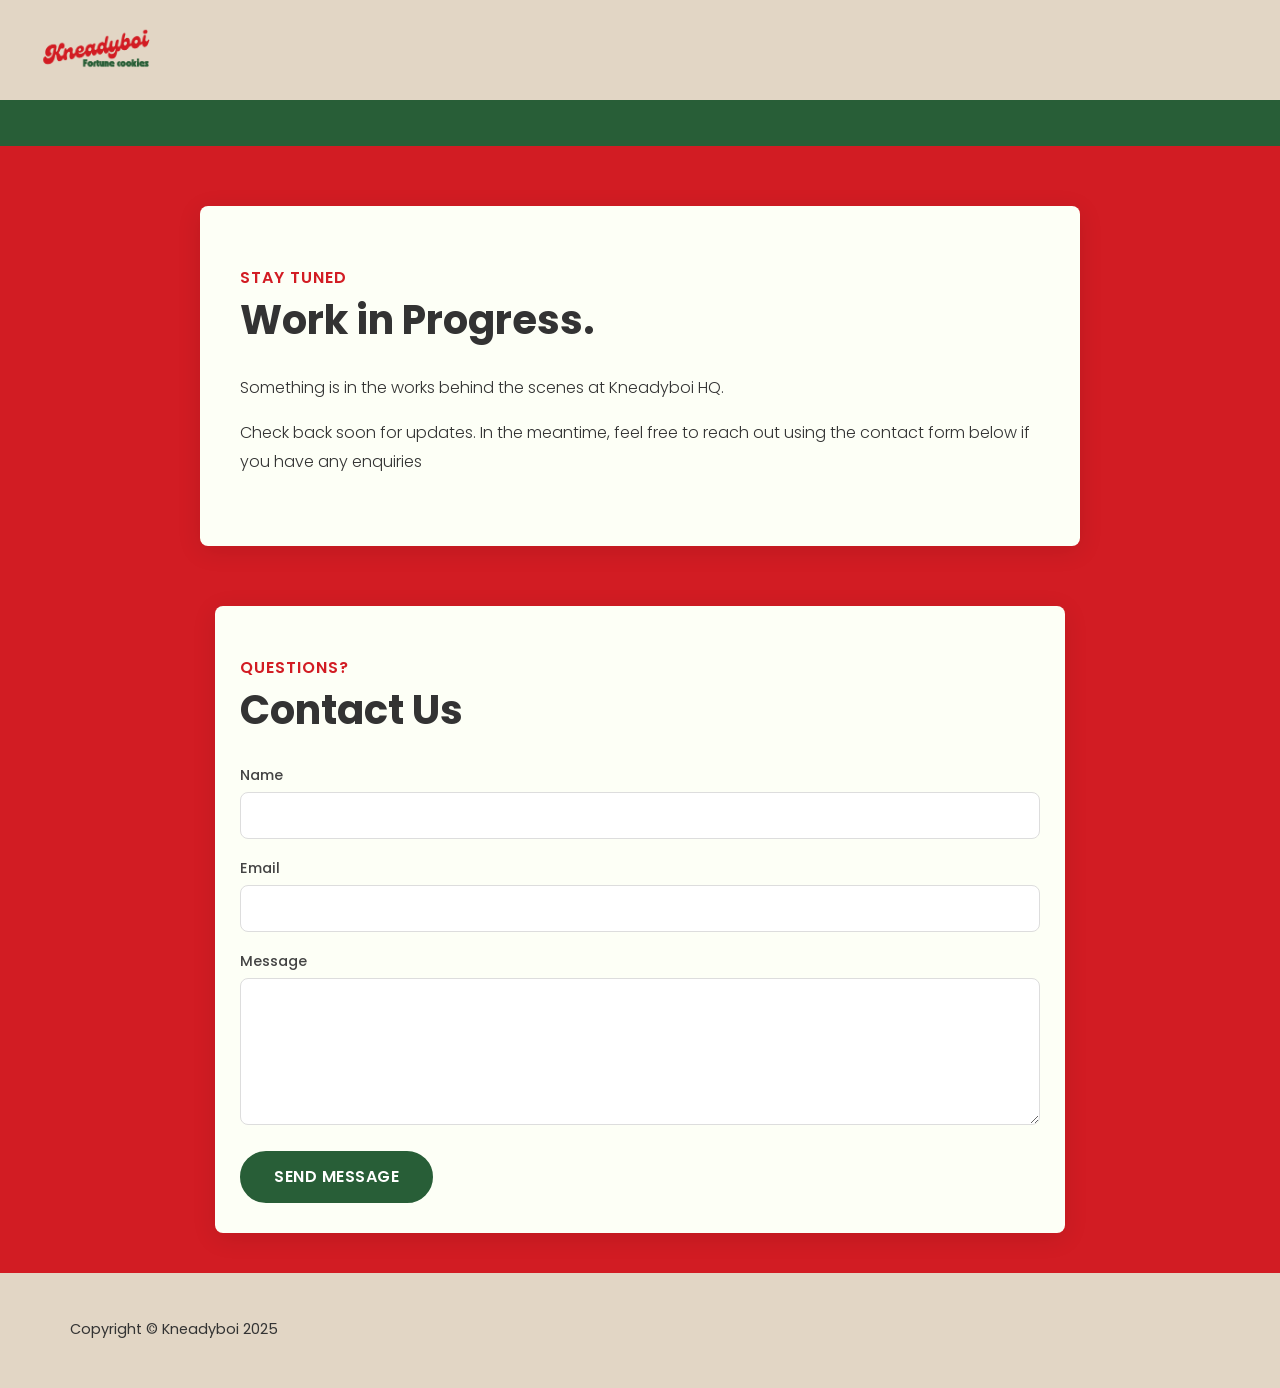
==== index.html @ de381525 "Update index.html" ====
<!DOCTYPE html>
<html lang="en">
<head>
    <meta charset="utf-8" />
    <meta name="viewport" content="width=device-width, initial-scale=1, shrink-to-fit=no" />
    <meta name="description" content="Something is in the works behind the scenes at Kneadyboi HQ. Check back soon for updates." />
    <meta name="author" content="Kneadyboi" />
    <title>Kneadyboi - Coming Soon</title>
    <!-- Favicon-->
    <link rel="icon" type="image/x-icon" href="assets/favicon.ico" />
    <!-- Font Awesome icons -->
    <link href="https://cdnjs.cloudflare.com/ajax/libs/font-awesome/5.15.4/css/all.min.css" rel="stylesheet" />
    <!-- Google fonts-->
    <link href="https://fonts.googleapis.com/css2?family=Poppins:wght@300;400;500;600;700&display=swap" rel="stylesheet">
    <!-- Core CSS -->
    <link href="css/styles.css" rel="stylesheet" />
    <!-- Google tag (gtag.js) -->
<script async src="https://www.googletagmanager.com/gtag/js?id=G-TLX99S41C6"></script>
<script>
  window.dataLayer = window.dataLayer || [];
  function gtag(){dataLayer.push(arguments);}
  gtag('js', new Date());

  gtag('config', 'G-LDYRVXRKBS');
</script>
</head>
<body>
    <header>
        <div class="container">
            <div class="logo-area">
                <img src="assets/img/your-logo.png" alt="Kneadyboi Logo">
            </div>
        </div>
    </header>
    
    <!-- Green banner with scrolling text -->
    <div class="marquee-banner">
        <div class="marquee-content">
            Cheeky fortune cookies without the cheeky Chinese • Cheeky fortune cookies without the cheeky Chinese • 
            Cheeky fortune cookies without the cheeky Chinese • Cheeky fortune cookies without the cheeky Chinese •
            Cheeky fortune cookies without the cheeky Chinese • Cheeky fortune cookies without the cheeky Chinese •
        </div>
    </div>
    
    <!-- STAGE 1: Default/Coming Soon -->
    <section class="page-section hero-section">
        <div class="container">
            <div class="hero-content">
                <div class="message-box">
                    <h2 class="section-heading mb-4">
                        <span class="section-heading-upper">Stay Tuned</span>
                        <span class="section-heading-lower">Work in Progress.</span>
                    </h2>
                    <p class="mb-3">Something is in the works behind the scenes at Kneadyboi HQ.</p>
                    <p class="mb-3">Check back soon for updates. In the meantime, feel free to reach out using the contact form below if you have any enquiries</p>

                </div>
            </div>
        </div>
    </section>

    <!-- Contact Form (Present in all stages) -->
    <section id="contact-form" class="page-section cta">
        <div class="container">
            <div class="contact-form">
                <h2 class="section-heading mb-4">
                    <span class="section-heading-upper">Questions?</span>
                    <span class="section-heading-lower">Contact Us</span>
                </h2>
                <!-- FormSubmit integration with anti-spam protection -->
                <form action="https://formsubmit.co/hello@kneadyboi.com.au" method="POST">
                    <!-- Anti-spam honeypot field -->
                    <input type="text" name="_honey" style="display:none">
                    <!-- Disable captcha -->
                    <input type="hidden" name="_captcha" value="false">
                    <!-- Custom subject line -->
                    <input type="hidden" name="_subject" value="New message from Kneadyboi website">
                    <!-- Custom thank you page redirect -->
                    <input type="hidden" name="_next" value="https://kneadyboi.com.au/thanks.html">
                    
                    <div class="form-group">
                        <label for="name">Name</label>
                        <input type="text" class="form-control" id="name" name="name" required>
                    </div>
                    <div class="form-group">
                        <label for="email">Email</label>
                        <input type="email" class="form-control" id="email" name="email" required>
                    </div>
                    <div class="form-group">
                        <label for="message">Message</label>
                        <textarea class="form-control" id="message" name="message" rows="5" required></textarea>
                    </div>
                    <button type="submit" class="btn btn-primary">Send Message</button>
                </form>
            </div>
        </div>
    </section>

    <footer class="footer text-faded text-center py-5">
        <div class="container">
            <p class="m-0 small">Copyright &copy; Kneadyboi 2025</p>
        </div>
    </footer>
    
    <!-- Cloudflare Web Analytics -->
    <script defer src='https://static.cloudflareinsights.com/beacon.min.js' data-cf-beacon='{"token": "YOUR_TOKEN_HERE"}'></script>
</body>
</html>
---- css/styles.css ----
/* Kneadyboi Brand Styles - Updated to match current website */
:root {
  --primary-red: #D21C23;
  --primary-green: #285E37;
  --beige: #E2D6C5;
  --gold: #FBA406;
  --off-white: #FDFFF6;
  --dark-gray: #333333;
}

body {
  font-family: 'Poppins', 'Lora', sans-serif;
  background-color: var(--primary-red);
  color: var(--dark-gray);
  margin: 0;
  padding: 0;
  line-height: 1.6;
}

h1, h2, h3, h4, h5, h6 {
  font-family: 'Poppins', sans-serif;
  font-weight: 600;
}

p {
  line-height: 1.8;
  font-weight: 300;
}

.container {
  max-width: 1140px;
  margin: 0 auto;
  padding: 0 15px;
}

/* Header / Logo area */
header {
  background-color: var(--beige);
  width: 100%;
  padding: 0;
  margin: 0;
  box-shadow: 0 2px 10px rgba(0, 0, 0, 0.1);
}

header .container {
  width: 100%;
  max-width: 100%;
  padding: 0;
  margin: 0;
}

.logo-area {
  padding: 15px 20px;
  text-align: left;
  background-color: var(--beige);
  display: flex;
  align-items: center;
}

.logo-area img {
  max-height: 70px;
  margin-left: 15px;
}

/* Green banner with scrolling text */
.marquee-banner {
  background-color: var(--primary-green);
  color: white;
  overflow: hidden;
  white-space: nowrap;
  padding: 10px 0;
  width: 100%;
}

.marquee-content {
  display: inline-block;
  padding-left: 100%;
  animation: marquee 30s linear infinite;
  font-size: 14px;
  font-weight: 500;
  letter-spacing: 0.5px;
}

@keyframes marquee {
  0% { transform: translate(0, 0); }
  100% { transform: translate(-100%, 0); }
}

/* Section Headings - Kneadyboi style */
.section-heading {
  margin-bottom: 30px;
}

.section-heading-upper {
  display: block;
  font-size: 1rem;
  font-weight: 600;
  margin-bottom: 5px;
  font-family: 'Poppins', sans-serif;
  letter-spacing: 1px;
  text-transform: uppercase;
  color: var(--primary-red);
}

.section-heading-lower {
  display: block;
  font-size: 2.5rem;
  font-weight: 700;
  line-height: 1.2;
  font-family: 'Poppins', sans-serif;
  color: var(--dark-gray);
}

/* Hero Section */
.hero-section {
  margin: 30px 0;
  padding: 0;
  border-radius: 8px;
  overflow: hidden;
}

.hero-content {
  display: flex;
  min-height: 400px;
  justify-content: center;
}

.message-box {
  background-color: var(--off-white);
  padding: 40px;
  max-width: 800px;
  margin: 30px auto;
  position: relative;
  box-shadow: 0 5px 25px rgba(0, 0, 0, 0.1);
  border-radius: 8px;
}

.teaser-image, .closing-image {
  margin-top: 30px;
  text-align: center;
}

.teaser-image img, .closing-image img {
  max-width: 100%;
  height: auto;
  border-radius: 8px;
  box-shadow: 0 3px 15px rgba(0, 0, 0, 0.1);
}

/* Stage 2: Closing Down Sale Specific Styles */
.sale-badge {
  position: absolute;
  top: -15px;
  right: -15px;
  background-color: var(--primary-red);
  color: white;
  padding: 12px 24px;
  font-weight: bold;
  border-radius: 30px;
  font-family: 'Poppins', sans-serif;
  transform: rotate(5deg);
  box-shadow: 0 3px 10px rgba(0, 0, 0, 0.2);
  font-size: 1rem;
  text-transform: uppercase;
  letter-spacing: 1px;
}

.product-details {
  margin-top: 30px;
  padding: 25px 0;
  border-top: 2px solid rgba(0, 0, 0, 0.05);
  border-bottom: 2px solid rgba(0, 0, 0, 0.05);
  display: flex;
  flex-wrap: wrap;
  gap: 30px;
  align-items: center;
}

.product-image {
  flex: 1;
  min-width: 250px;
  text-align: center;
}

.product-image img {
  max-width: 100%;
  height: auto;
  border-radius: 8px;
  box-shadow: 0 3px 15px rgba(0, 0, 0, 0.1);
}

.price-box {
  flex: 1;
  min-width: 250px;
}

.price-original {
  font-size: 1.5rem;
  text-decoration: line-through;
  color: #888;
  display: block;
  font-weight: 300;
}

.price {
  font-size: 3rem;
  font-weight: 700;
  color: var(--primary-red);
  margin-right: 10px;
  font-family: 'Poppins', sans-serif;
}

.unit {
  font-size: 1.1rem;
  color: #555;
  font-weight: 400;
}

.shipping-info {
  font-size: 0.9rem;
  margin-top: 8px;
  color: #666;
  font-style: italic;
}

.product-features {
  margin-top: 25px;
  flex: 1 1 100%;
}

.product-features ul {
  list-style: none;
  padding-left: 0;
  margin-bottom: 25px;
  display: flex;
  flex-wrap: wrap;
}

.product-features li {
  margin-bottom: 12px;
  font-size: 1.1rem;
  flex: 1 1 250px;
  padding-left: 30px;
  position: relative;
  font-weight: 300;
}

.product-features i {
  color: var(--primary-green);
  margin-right: 10px;
  position: absolute;
  left: 0;
  top: 5px;
}

.buy-button {
  margin-top: 35px;
  text-align: center;
}

.btn {
  display: inline-block;
  font-weight: 500;
  text-align: center;
  vertical-align: middle;
  cursor: pointer;
  background-color: transparent;
  border: 2px solid transparent;
  padding: 0.5rem 1.5rem;
  font-size: 1rem;
  line-height: 1.5;
  border-radius: 30px;
  transition: all 0.2s ease-in-out;
  text-decoration: none;
  font-family: 'Poppins', sans-serif;
  letter-spacing: 0.5px;
}

.btn-primary {
  background-color: var(--primary-green);
  border-color: var(--primary-green);
  color: white;
  padding: 0.75rem 2rem;
  font-weight: 600;
  text-transform: uppercase;
}

.btn-primary:hover {
  background-color: #1c4628;
  border-color: #1c4628;
  transform: translateY(-2px);
  box-shadow: 0 4px 10px rgba(40, 94, 55, 0.3);
}

.btn-lg {
  padding: 0.85rem 3rem;
  font-size: 1.1rem;
}

/* Contact Form - Mobile Optimized */
.contact-form {
  background-color: var(--off-white);
  padding: 30px 25px;
  margin: 30px auto;
  max-width: 800px;
  border-radius: 8px;
  box-shadow: 0 5px 25px rgba(0, 0, 0, 0.1);
}

/* Smaller spacing for mobile */
.form-group {
  margin-bottom: 18px;
}

/* Optimize form fields size */
.form-control {
  width: 100%;
  padding: 10px 12px;
  border-radius: 8px;
  border: 1px solid #ddd;
  font-family: 'Poppins', sans-serif;
  background-color: white;
  font-size: 16px; /* Prevents zoom on mobile */
  transition: border-color 0.2s, box-shadow 0.2s;
  box-sizing: border-box; /* Ensures padding doesn't add to width */
  max-width: 100%; /* Prevents overflow */
}

.form-control:focus {
  border-color: var(--primary-green);
  outline: none;
  box-shadow: 0 0 0 3px rgba(40, 94, 55, 0.1);
}

/* Smaller labels */
label {
  display: block;
  margin-bottom: 5px;
  font-weight: 500;
  color: #444;
  font-family: 'Poppins', sans-serif;
  font-size: 0.9rem;
}

/* Smaller text area */
textarea.form-control {
  min-height: 90px;
  resize: vertical;
  max-height: 150px;
}

/* Footer */
.footer {
  background-color: var(--beige);
  color: var(--dark-gray);
  padding: 30px 0;
  margin-top: 40px;
}

.footer p {
  font-family: 'Poppins', sans-serif;
  font-weight: 400;
  font-size: 0.9rem;
}

/* Mobile optimization */
@media (max-width: 768px) {
  .marquee-content {
    animation-duration: 15s; /* Faster on mobile */
    font-size: 12px;
  }
  
  .hero-content {
    min-height: auto;
  }
  
  .message-box {
    padding: 25px;
    margin: 15px;
  }
  
  .contact-form {
    padding: 25px;
  }
  
  .sale-badge {
    padding: 8px 16px;
    font-size: 0.9rem;
  }
  
  /* Compact button for mobile */
  .btn {
    padding: 8px 20px;
    font-size: 0.9rem;
  }
}

/* Additional mobile optimizations */
@media (max-width: 576px) {
  .message-box {
    padding: 25px 20px;
    margin: 15px 10px;
    border-radius: 12px;
  }
  
  .section-heading-lower {
    font-size: 2rem;
    line-height: 1.3;
  }
  
  .contact-form {
    padding: 20px 15px;
    margin: 15px 5px;
  }
  
  /* Better touch targets for mobile */
  .btn {
    padding: 12px 24px;
    min-height: 44px; /* Better for touch */
  }
  
  /* Optimize form fields for mobile */
  .form-control {
    padding: 8px 10px;
  }
  
  textarea.form-control {
    min-height: 80px;
  }
  
  .logo-area img {
    max-height: 50px;
  }
  
  .price {
    font-size: 2.2rem;
  }
}
/* Add this to your styles.css file */
.shipping-notice {
  background-color: var(--primary-red);
  color: white;
  padding: 12px 20px;
  border-radius: 8px;
  margin-bottom: 20px;
  font-weight: 500;
  font-size: 1rem;
  text-align: center;
  box-shadow: 0 3px 10px rgba(0, 0, 0, 0.1);
}

/* Mobile responsiveness for the shipping notice */
@media (max-width: 576px) {
  .shipping-notice {
    font-size: 0.9rem;
    padding: 10px 15px;
  }
}
/* Add these styles to your styles.css file */
#stage-3 h3 {
  font-family: 'Poppins', sans-serif;
  font-weight: 600;
  font-size: 1.5rem;
  color: var(--primary-green);
  margin-top: 30px;
}

#stage-3 .closing-image {
  margin-top: 40px;
}

#stage-3 .message-box {
  padding: 50px;
}

/* Mobile responsiveness for Stage 3 */
@media (max-width: 768px) {
  #stage-3 .message-box {
    padding: 30px;
  }
  
  #stage-3 h3 {
    font-size: 1.3rem;
    margin-top: 25px;
  }
}

@media (max-width: 576px) {
  #stage-3 .message-box {
    padding: 25px;
  }
  
  #stage-3 h3 {
    font-size: 1.2rem;
    margin-top: 20px;
  }
}
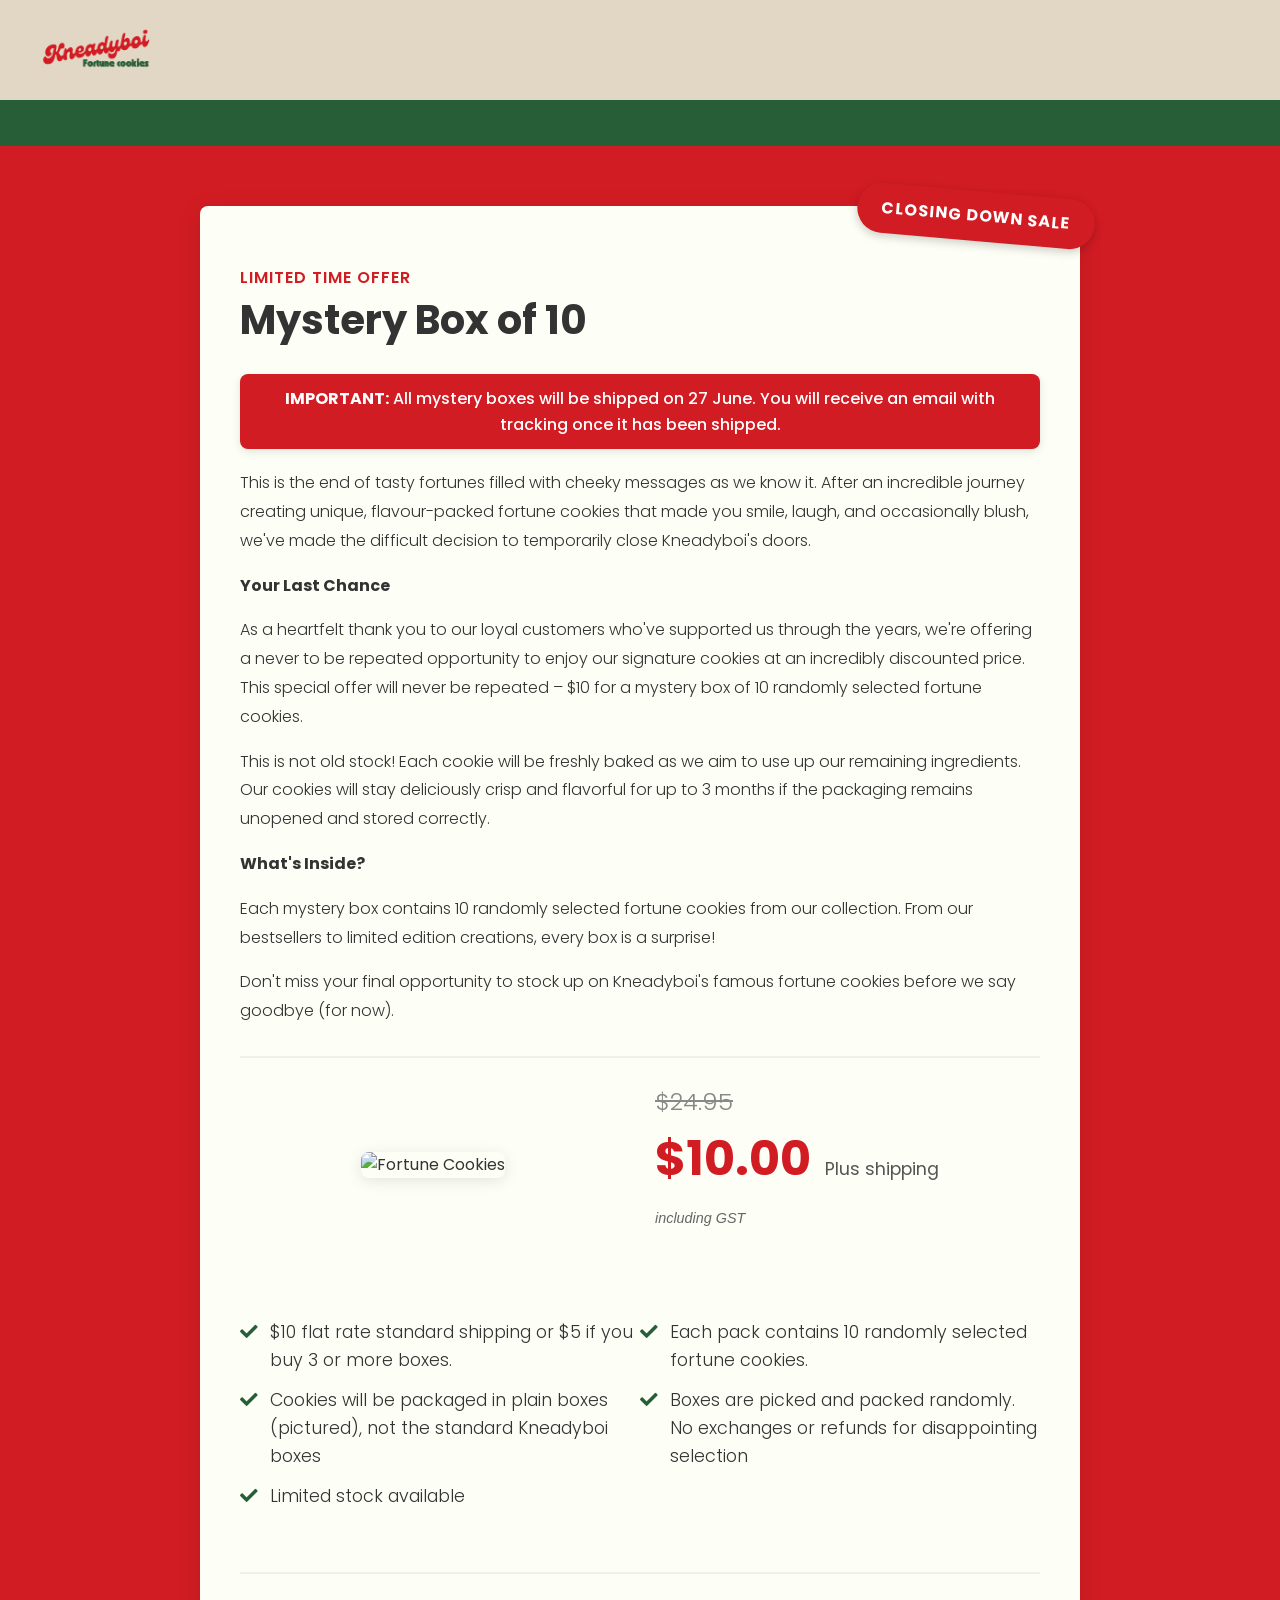
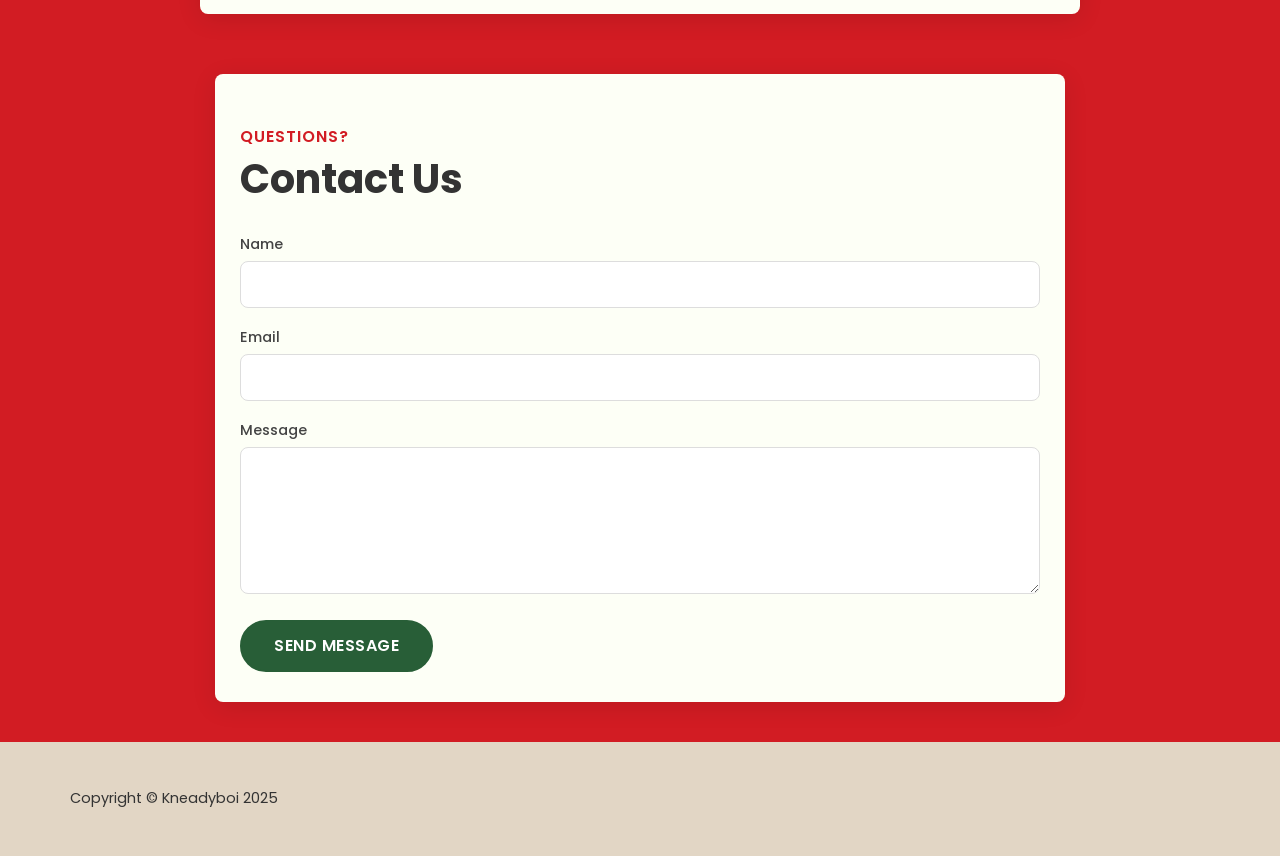
==== commit a1dfc313: "Update index.html" ====
--- a/index.html
+++ b/index.html
@@ -3,9 +3,9 @@
 <head>
     <meta charset="utf-8" />
     <meta name="viewport" content="width=device-width, initial-scale=1, shrink-to-fit=no" />
-    <meta name="description" content="Something is in the works behind the scenes at Kneadyboi HQ. Check back soon for updates." />
+    <meta name="description" content="Kneadyboi Fortune Cookies - Limited Time Offer: Mystery Box of 10 fortune cookies for $10. Our closing down sale is now on!" />
     <meta name="author" content="Kneadyboi" />
-    <title>Kneadyboi - Coming Soon</title>
+    <title>Kneadyboi - Closing Down Sale</title>
     <!-- Favicon-->
     <link rel="icon" type="image/x-icon" href="assets/favicon.ico" />
     <!-- Font Awesome icons -->
@@ -14,15 +14,6 @@
     <link href="https://fonts.googleapis.com/css2?family=Poppins:wght@300;400;500;600;700&display=swap" rel="stylesheet">
     <!-- Core CSS -->
     <link href="css/styles.css" rel="stylesheet" />
-    <!-- Google tag (gtag.js) -->
-<script async src="https://www.googletagmanager.com/gtag/js?id=G-TLX99S41C6"></script>
-<script>
-  window.dataLayer = window.dataLayer || [];
-  function gtag(){dataLayer.push(arguments);}
-  gtag('js', new Date());
-
-  gtag('config', 'G-LDYRVXRKBS');
-</script>
 </head>
 <body>
     <header>
@@ -42,18 +33,61 @@
         </div>
     </div>
     
-    <!-- STAGE 1: Default/Coming Soon -->
+    <!-- STAGE 2: Closing Down Sale -->
     <section class="page-section hero-section">
         <div class="container">
             <div class="hero-content">
                 <div class="message-box">
+                    <div class="sale-badge">CLOSING DOWN SALE</div>
                     <h2 class="section-heading mb-4">
-                        <span class="section-heading-upper">Stay Tuned</span>
-                        <span class="section-heading-lower">Work in Progress.</span>
+                        <span class="section-heading-upper">Limited Time Offer</span>
+                        <span class="section-heading-lower">Mystery Box of 10</span>
                     </h2>
-                    <p class="mb-3">Something is in the works behind the scenes at Kneadyboi HQ.</p>
-                    <p class="mb-3">Check back soon for updates. In the meantime, feel free to reach out using the contact form below if you have any enquiries</p>
+                    <div class="shipping-notice">
+                        <strong>IMPORTANT:</strong> All mystery boxes will be shipped on 27 June. You will receive an email with tracking once it has been shipped.
+                    </div>
+                    <div class="product-description">
+                        <p class="mb-3">This is the end of tasty fortunes filled with cheeky messages as we know it. After an incredible journey creating unique, flavour-packed fortune cookies that made you smile, laugh, and occasionally blush, we've made the difficult decision to temporarily close Kneadyboi's doors.</p>
+                        
+                        <p class="mb-3"><strong>Your Last Chance</strong></p>
+                        <p class="mb-3">As a heartfelt thank you to our loyal customers who've supported us through the years, we're offering a never to be repeated opportunity to enjoy our signature cookies at an incredibly discounted price. This special offer will never be repeated – $10 for a mystery box of 10 randomly selected fortune cookies.</p>
+                        
+                        <p class="mb-3">This is not old stock! Each cookie will be freshly baked as we aim to use up our remaining ingredients. Our cookies will stay deliciously crisp and flavorful for up to 3 months if the packaging remains unopened and stored correctly.</p>
+                        
+                        <p class="mb-3"><strong>What's Inside?</strong></p>
+                        <p class="mb-3">Each mystery box contains 10 randomly selected fortune cookies from our collection. From our bestsellers to limited edition creations, every box is a surprise!</p>
+                        
+                        <p class="mb-3">Don't miss your final opportunity to stock up on Kneadyboi's famous fortune cookies before we say goodbye (for now).</p>
+                    </div>                    
+                    <div class="product-details">
+                        <div class="product-image">
+                            <img src="assets/img/product-image.jpg" alt="Fortune Cookies" class="img-fluid">
+                        </div>
+                        <div class="price-box">
+                            <span class="price-original">$24.95</span>
+                            <span class="price">$10.00</span>
+                            <span class="unit">Plus shipping</span>
+                            <p class="shipping-info">including GST</p>
+                        </div>
+                        <div class="product-features">
+                            <ul>
+                                <li><i class="fas fa-check"></i> $10 flat rate standard shipping or $5 if you buy 3 or more boxes.</li>
+                                <li><i class="fas fa-check"></i> Each pack contains 10 randomly selected fortune cookies.</li>
+                                <li><i class="fas fa-check"></i> Cookies will be packaged in plain boxes (pictured), not the standard Kneadyboi boxes</li>
+                                <li><i class="fas fa-check"></i> Boxes are picked and packed randomly. No exchanges or refunds for disappointing selection</li>
+                                <li><i class="fas fa-check"></i> Limited stock available</li>
+                            </ul>
+                        </div>
+                    </div>
+                    <script async
+                      src="https://js.stripe.com/v3/buy-button.js">
+                    </script>
 
+                    <stripe-buy-button
+                      buy-button-id="buy_btn_1RIosWJr3nELXXlDf4HzFcnX"
+                      publishable-key="pk_live_51MBGMDJr3nELXXlDmAksKPdMHqC2kHGAJ6638pUZD5Gt3wrxjviFu5gYhc9vdMSie0xhCXuFCj4SBJkWMA74EwCR00raIFVmlP"
+                    >
+                    </stripe-buy-button>
                 </div>
             </div>
         </div>
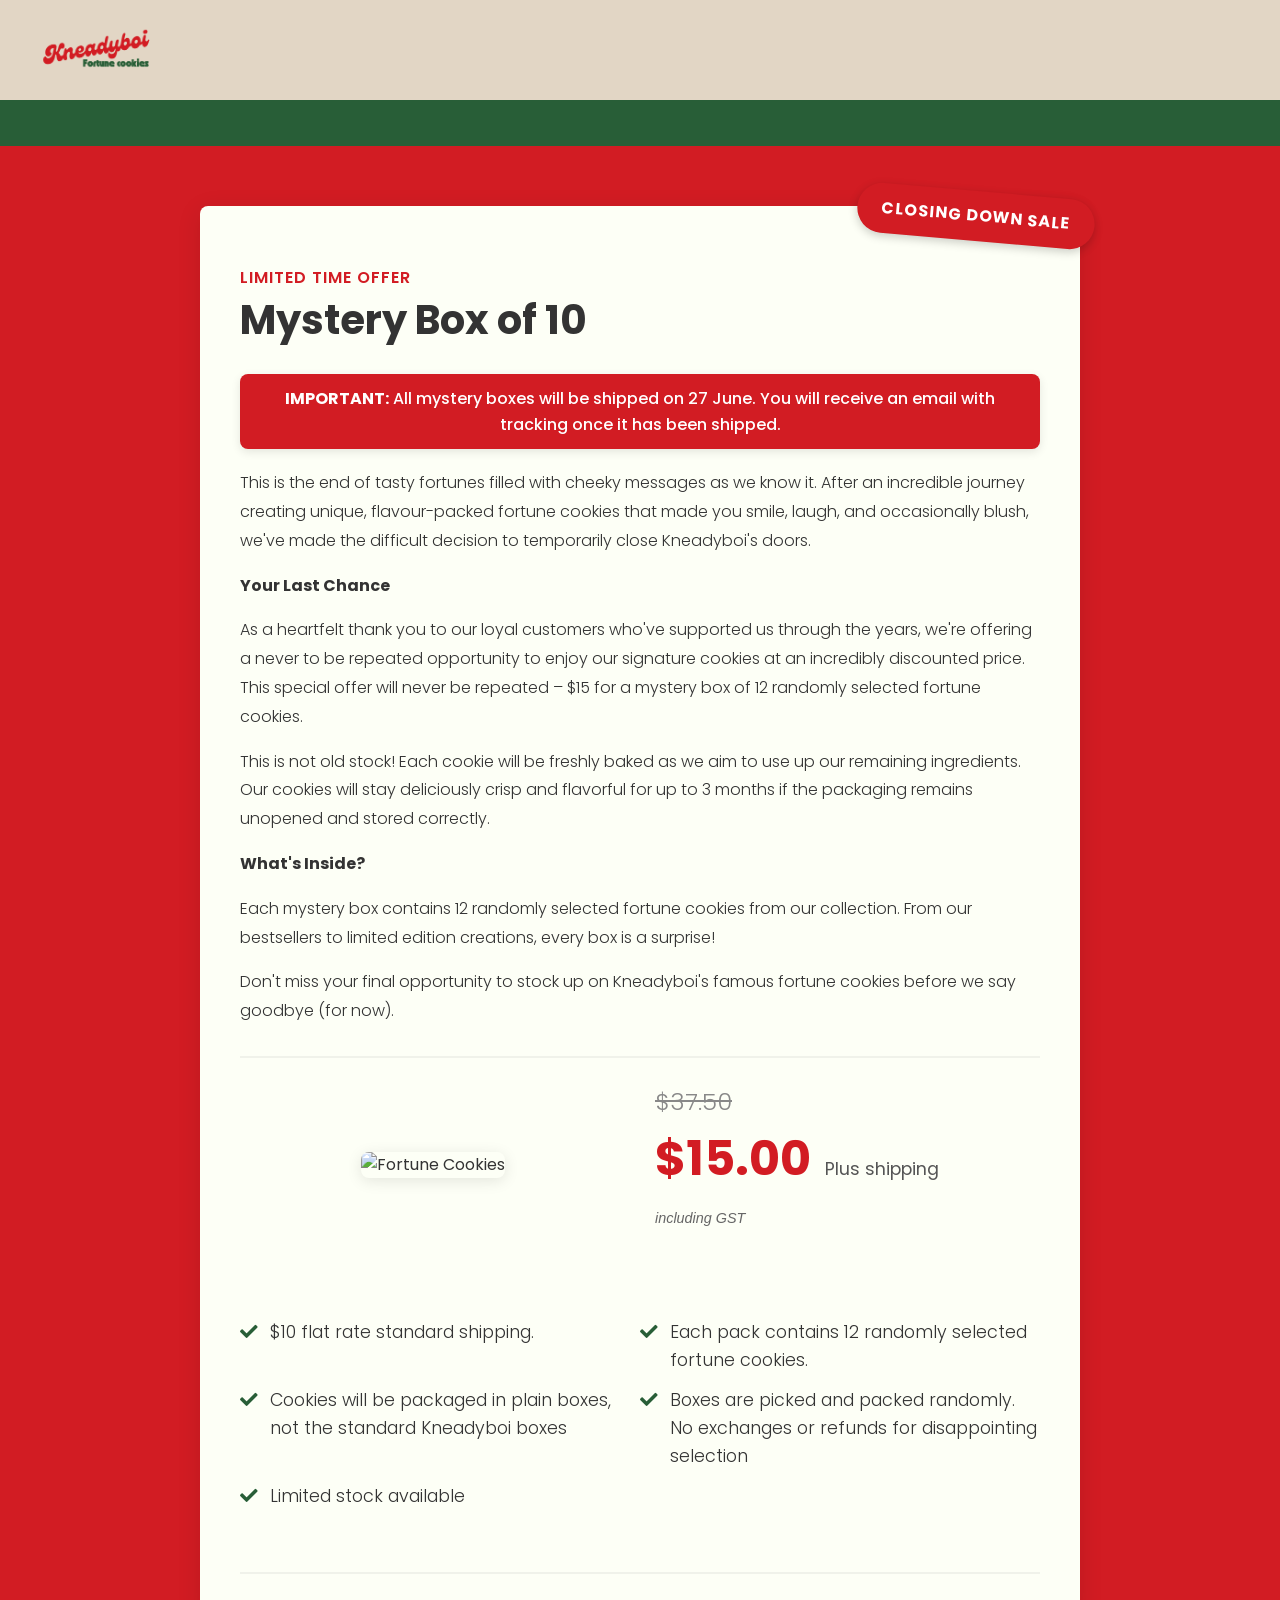
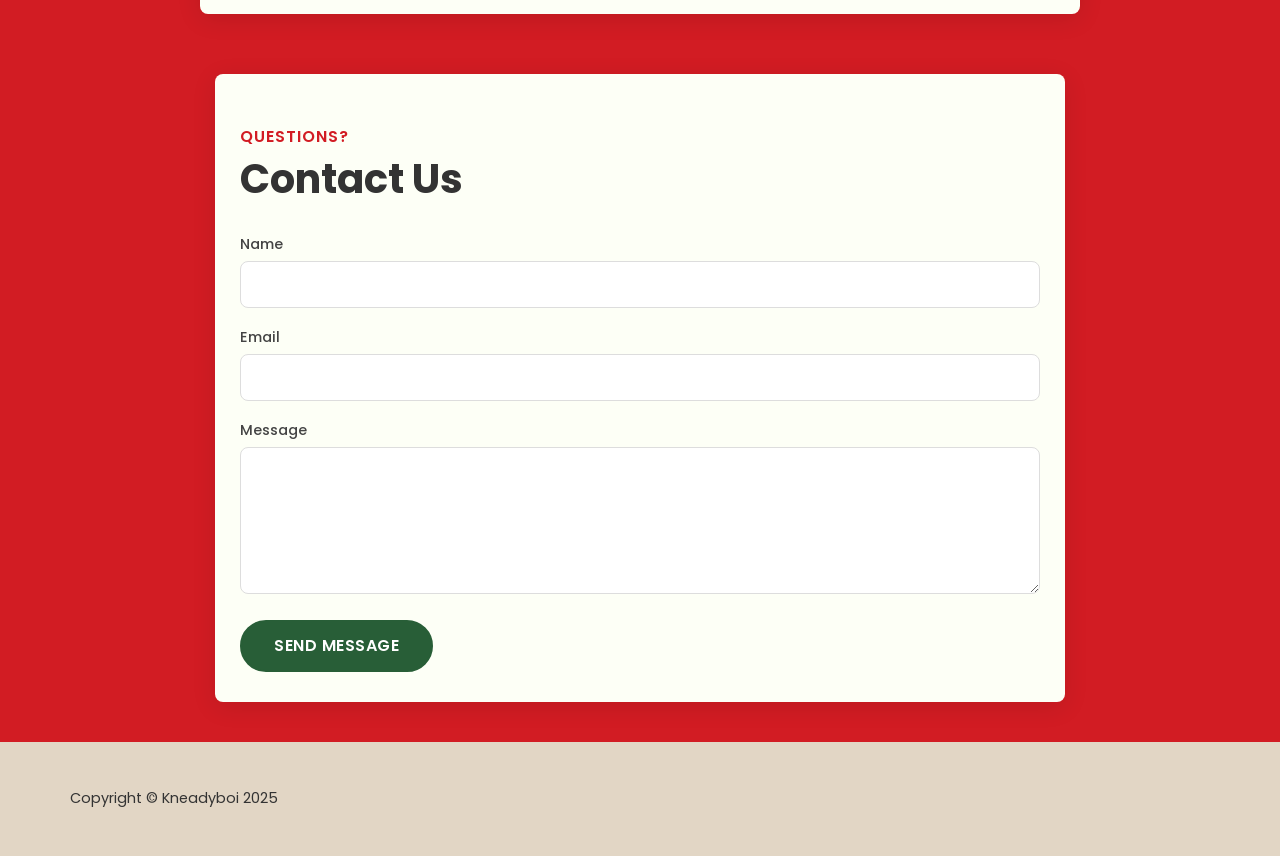
==== commit 060f2040: "Update index.html" ====
--- a/index.html
+++ b/index.html
@@ -50,12 +50,12 @@
                         <p class="mb-3">This is the end of tasty fortunes filled with cheeky messages as we know it. After an incredible journey creating unique, flavour-packed fortune cookies that made you smile, laugh, and occasionally blush, we've made the difficult decision to temporarily close Kneadyboi's doors.</p>
                         
                         <p class="mb-3"><strong>Your Last Chance</strong></p>
-                        <p class="mb-3">As a heartfelt thank you to our loyal customers who've supported us through the years, we're offering a never to be repeated opportunity to enjoy our signature cookies at an incredibly discounted price. This special offer will never be repeated – $10 for a mystery box of 10 randomly selected fortune cookies.</p>
+                        <p class="mb-3">As a heartfelt thank you to our loyal customers who've supported us through the years, we're offering a never to be repeated opportunity to enjoy our signature cookies at an incredibly discounted price. This special offer will never be repeated – $15 for a mystery box of 12 randomly selected fortune cookies.</p>
                         
                         <p class="mb-3">This is not old stock! Each cookie will be freshly baked as we aim to use up our remaining ingredients. Our cookies will stay deliciously crisp and flavorful for up to 3 months if the packaging remains unopened and stored correctly.</p>
                         
                         <p class="mb-3"><strong>What's Inside?</strong></p>
-                        <p class="mb-3">Each mystery box contains 10 randomly selected fortune cookies from our collection. From our bestsellers to limited edition creations, every box is a surprise!</p>
+                        <p class="mb-3">Each mystery box contains 12 randomly selected fortune cookies from our collection. From our bestsellers to limited edition creations, every box is a surprise!</p>
                         
                         <p class="mb-3">Don't miss your final opportunity to stock up on Kneadyboi's famous fortune cookies before we say goodbye (for now).</p>
                     </div>                    
@@ -64,16 +64,16 @@
                             <img src="assets/img/product-image.jpg" alt="Fortune Cookies" class="img-fluid">
                         </div>
                         <div class="price-box">
-                            <span class="price-original">$24.95</span>
-                            <span class="price">$10.00</span>
+                            <span class="price-original">$37.50</span>
+                            <span class="price">$15.00</span>
                             <span class="unit">Plus shipping</span>
                             <p class="shipping-info">including GST</p>
                         </div>
                         <div class="product-features">
                             <ul>
-                                <li><i class="fas fa-check"></i> $10 flat rate standard shipping or $5 if you buy 3 or more boxes.</li>
-                                <li><i class="fas fa-check"></i> Each pack contains 10 randomly selected fortune cookies.</li>
-                                <li><i class="fas fa-check"></i> Cookies will be packaged in plain boxes (pictured), not the standard Kneadyboi boxes</li>
+                                <li><i class="fas fa-check"></i> $10 flat rate standard shipping.</li>
+                                <li><i class="fas fa-check"></i> Each pack contains 12 randomly selected fortune cookies.</li>
+                                <li><i class="fas fa-check"></i> Cookies will be packaged in plain boxes, not the standard Kneadyboi boxes</li>
                                 <li><i class="fas fa-check"></i> Boxes are picked and packed randomly. No exchanges or refunds for disappointing selection</li>
                                 <li><i class="fas fa-check"></i> Limited stock available</li>
                             </ul>
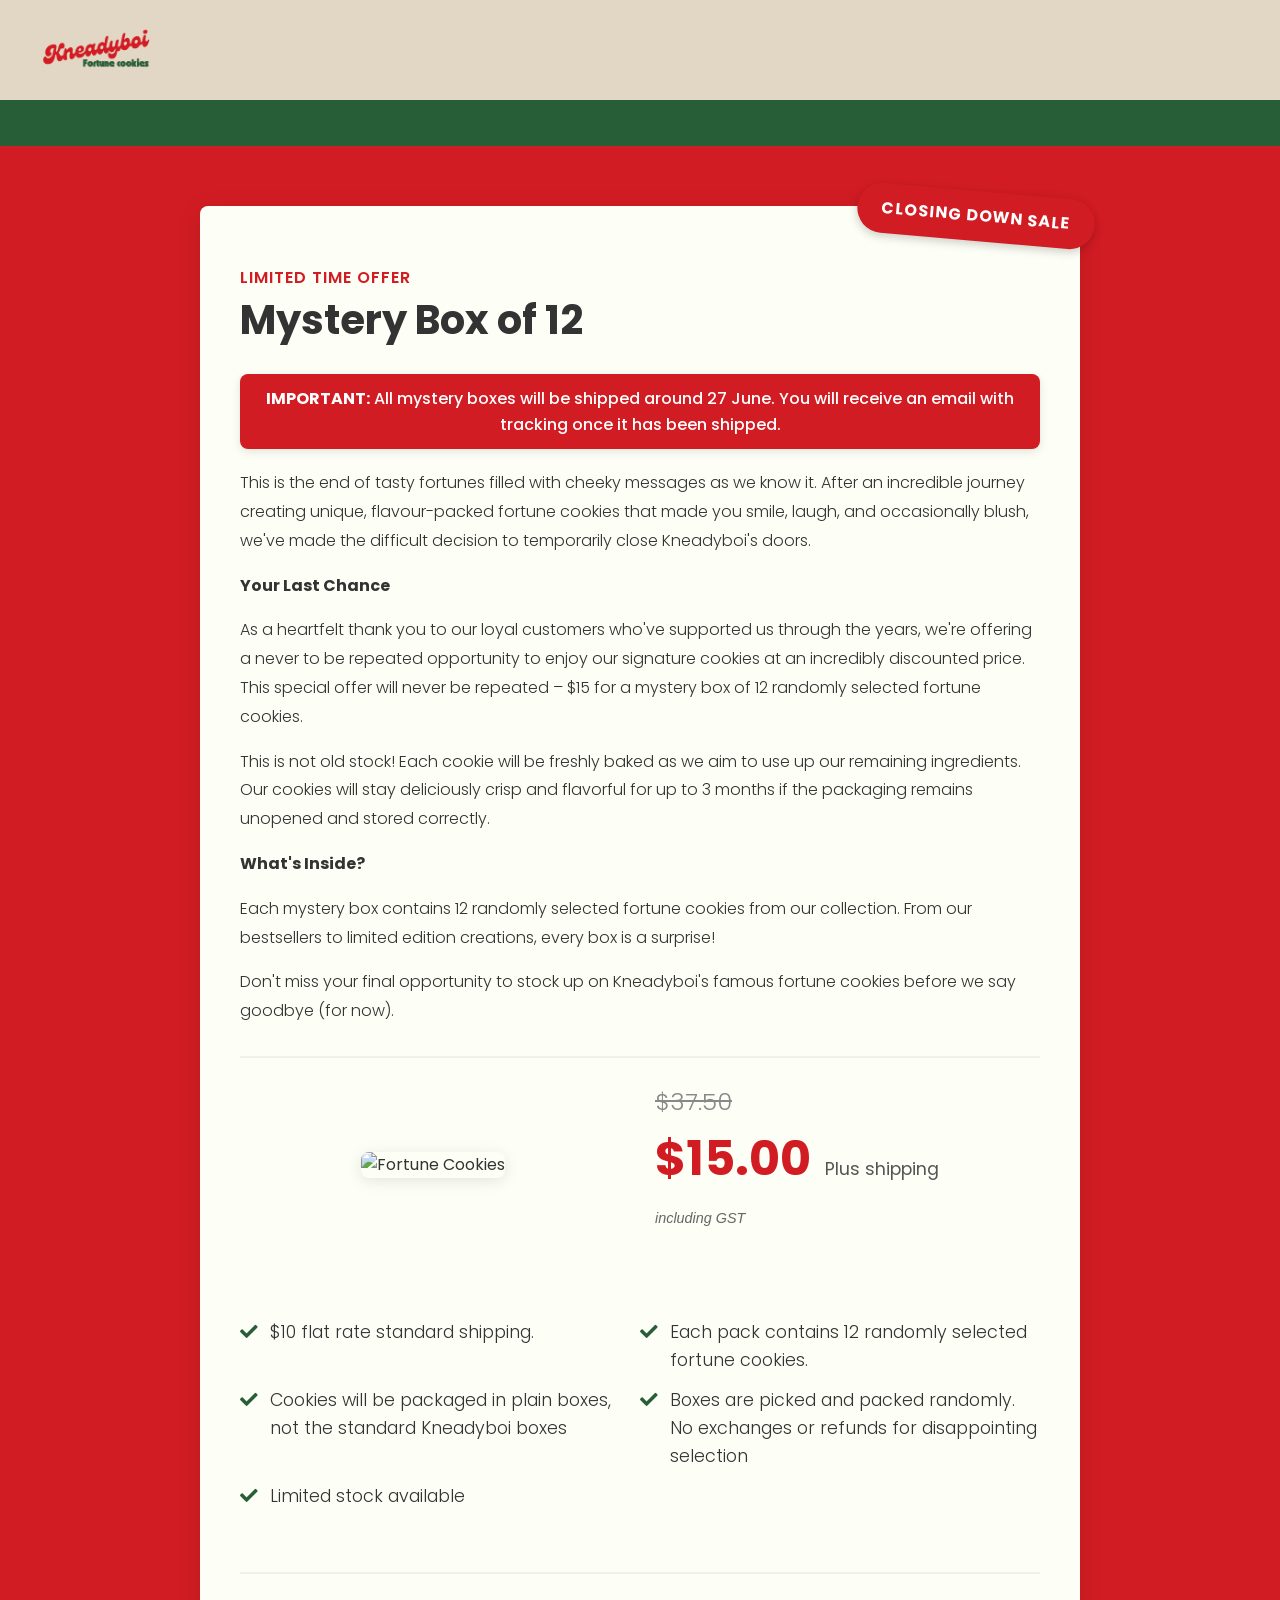
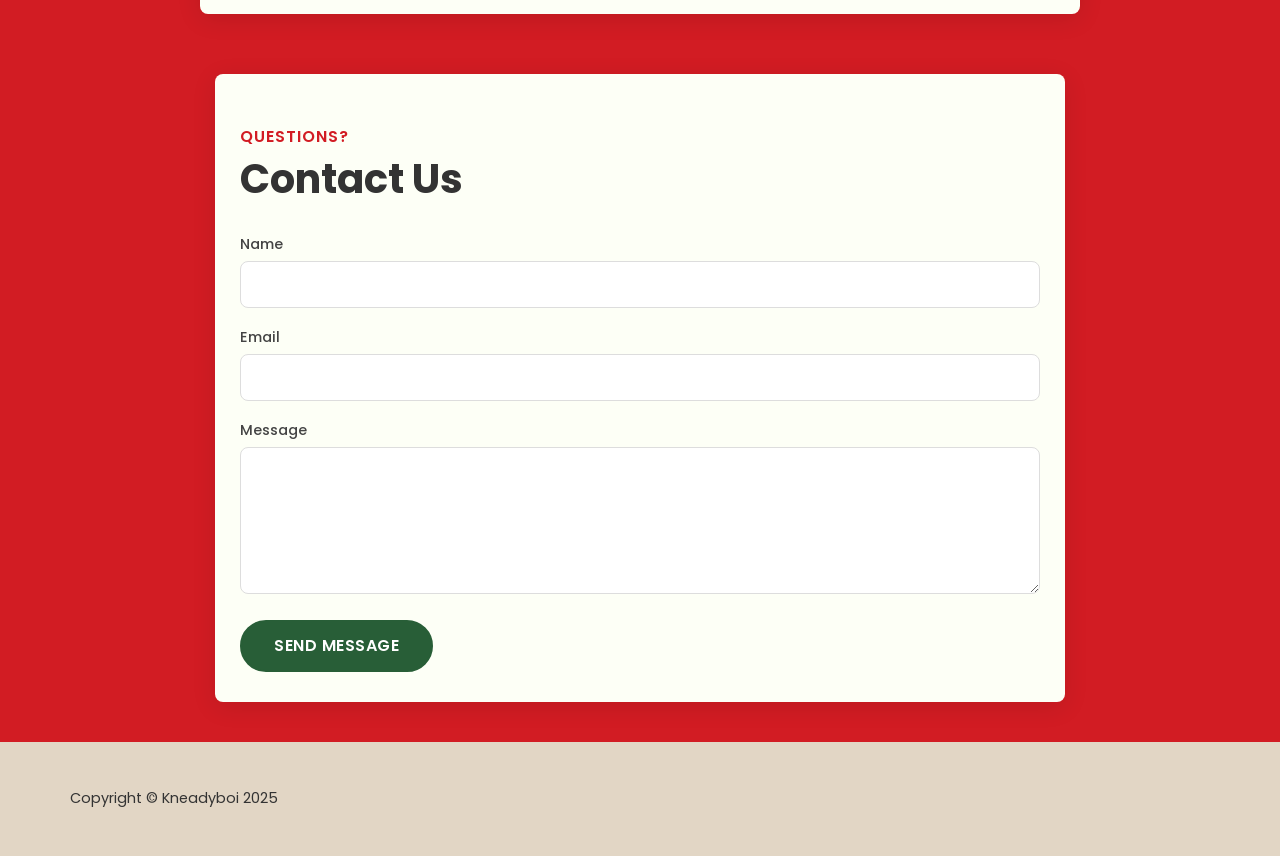
==== commit ef5f8872: "Update index.html" ====
--- a/index.html
+++ b/index.html
@@ -3,7 +3,7 @@
 <head>
     <meta charset="utf-8" />
     <meta name="viewport" content="width=device-width, initial-scale=1, shrink-to-fit=no" />
-    <meta name="description" content="Kneadyboi Fortune Cookies - Limited Time Offer: Mystery Box of 10 fortune cookies for $10. Our closing down sale is now on!" />
+    <meta name="description" content="Kneadyboi Fortune Cookies - Limited Time Offer: Mystery Box of 12 fortune cookies for $15. Our closing down sale is now on!" />
     <meta name="author" content="Kneadyboi" />
     <title>Kneadyboi - Closing Down Sale</title>
     <!-- Favicon-->
@@ -41,10 +41,10 @@
                     <div class="sale-badge">CLOSING DOWN SALE</div>
                     <h2 class="section-heading mb-4">
                         <span class="section-heading-upper">Limited Time Offer</span>
-                        <span class="section-heading-lower">Mystery Box of 10</span>
+                        <span class="section-heading-lower">Mystery Box of 12</span>
                     </h2>
                     <div class="shipping-notice">
-                        <strong>IMPORTANT:</strong> All mystery boxes will be shipped on 27 June. You will receive an email with tracking once it has been shipped.
+                        <strong>IMPORTANT:</strong> All mystery boxes will be shipped around 27 June. You will receive an email with tracking once it has been shipped.
                     </div>
                     <div class="product-description">
                         <p class="mb-3">This is the end of tasty fortunes filled with cheeky messages as we know it. After an incredible journey creating unique, flavour-packed fortune cookies that made you smile, laugh, and occasionally blush, we've made the difficult decision to temporarily close Kneadyboi's doors.</p>
@@ -84,7 +84,7 @@
                     </script>
 
                     <stripe-buy-button
-                      buy-button-id="buy_btn_1RIosWJr3nELXXlDf4HzFcnX"
+                      buy-button-id="buy_btn_1RZjBhJr3nELXXlDYjf7Ji3t"
                       publishable-key="pk_live_51MBGMDJr3nELXXlDmAksKPdMHqC2kHGAJ6638pUZD5Gt3wrxjviFu5gYhc9vdMSie0xhCXuFCj4SBJkWMA74EwCR00raIFVmlP"
                     >
                     </stripe-buy-button>
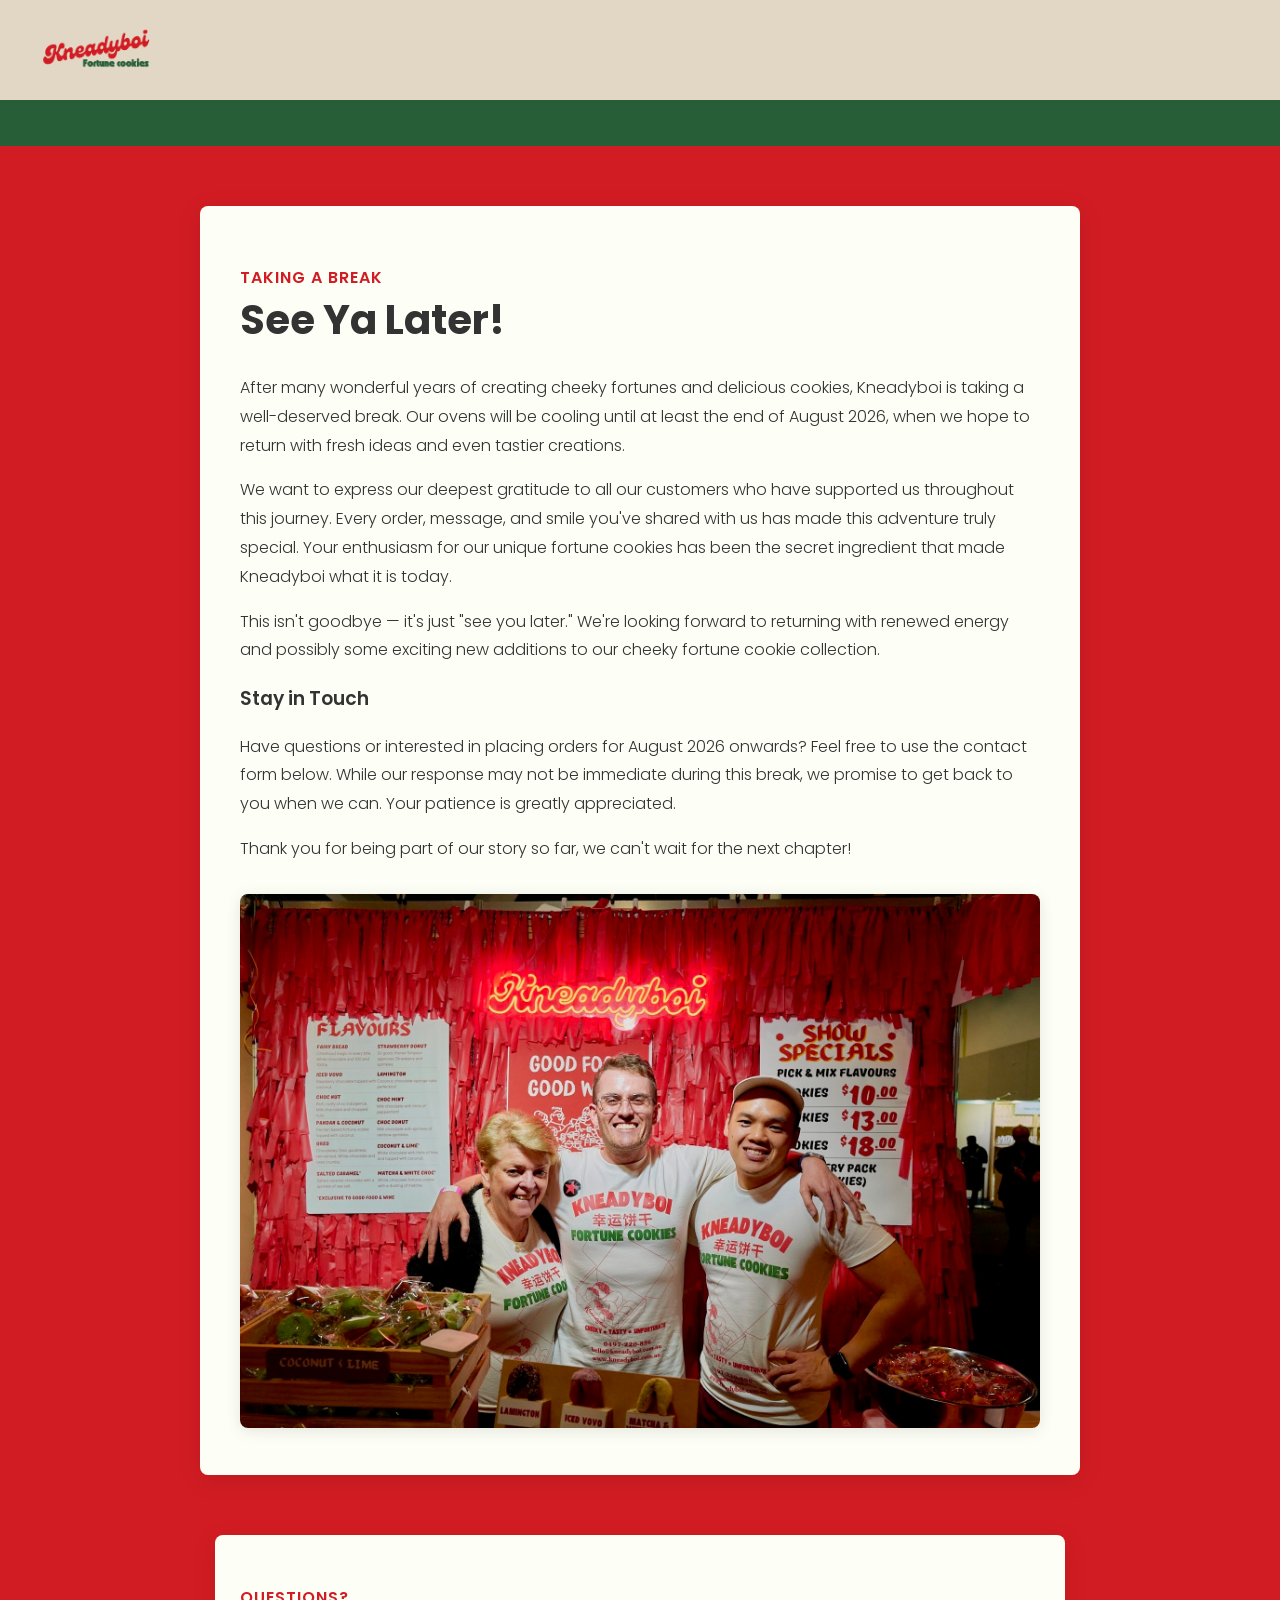
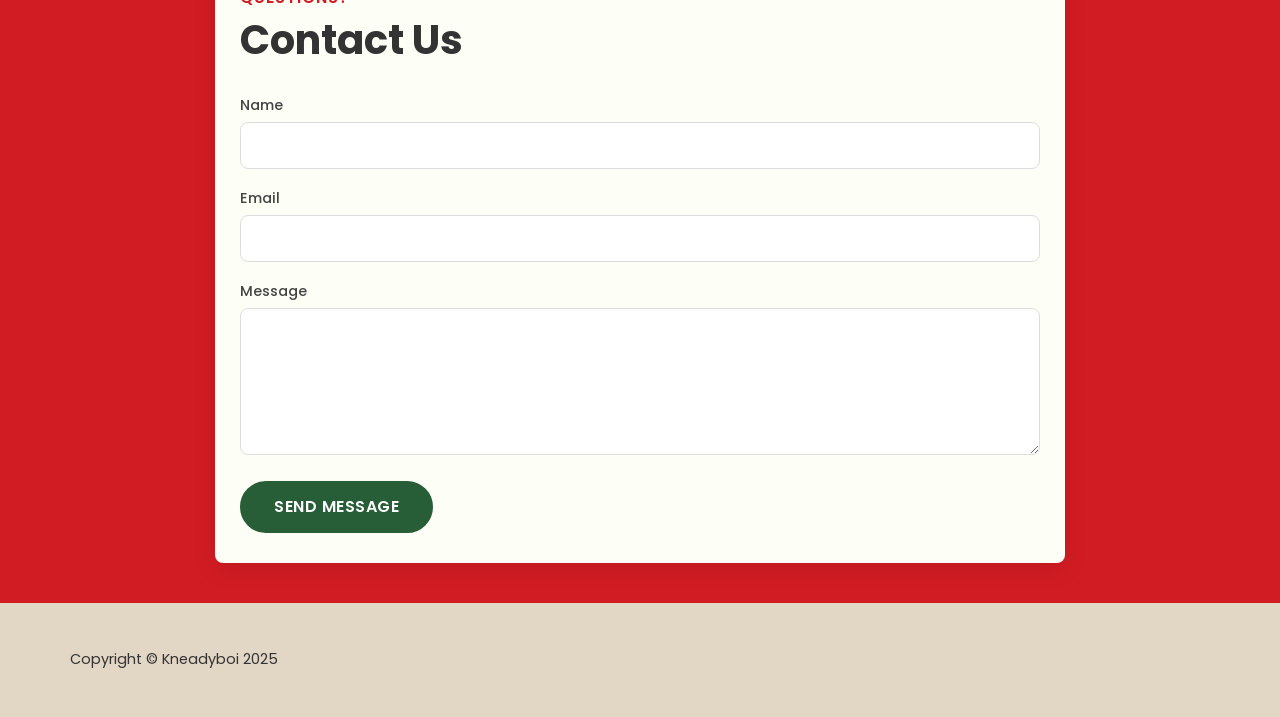
==== commit a33e56e2: "Update index.html" ====
--- a/index.html
+++ b/index.html
@@ -3,9 +3,9 @@
 <head>
     <meta charset="utf-8" />
     <meta name="viewport" content="width=device-width, initial-scale=1, shrink-to-fit=no" />
-    <meta name="description" content="Kneadyboi Fortune Cookies - Limited Time Offer: Mystery Box of 12 fortune cookies for $15. Our closing down sale is now on!" />
+    <meta name="description" content="After many wonderful years of creating cheeky fortunes and delicious cookies, Kneadyboi is taking a well-deserved break. We'll be back in August 2026." />
     <meta name="author" content="Kneadyboi" />
-    <title>Kneadyboi - Closing Down Sale</title>
+    <title>Kneadyboi - Thank You</title>
     <!-- Favicon-->
     <link rel="icon" type="image/x-icon" href="assets/favicon.ico" />
     <!-- Font Awesome icons -->
@@ -33,61 +33,29 @@
         </div>
     </div>
     
-    <!-- STAGE 2: Closing Down Sale -->
+    <!-- STAGE 3: Closed -->
     <section class="page-section hero-section">
         <div class="container">
             <div class="hero-content">
                 <div class="message-box">
-                    <div class="sale-badge">CLOSING DOWN SALE</div>
                     <h2 class="section-heading mb-4">
-                        <span class="section-heading-upper">Limited Time Offer</span>
-                        <span class="section-heading-lower">Mystery Box of 12</span>
+                        <span class="section-heading-upper">Taking a Break</span>
+                        <span class="section-heading-lower">See Ya Later!</span>
                     </h2>
-                    <div class="shipping-notice">
-                        <strong>IMPORTANT:</strong> All mystery boxes will be shipped around 27 June. You will receive an email with tracking once it has been shipped.
+                    <p class="mb-3">After many wonderful years of creating cheeky fortunes and delicious cookies, Kneadyboi is taking a well-deserved break. Our ovens will be cooling until at least the end of August 2026, when we hope to return with fresh ideas and even tastier creations.</p>
+                    
+                    <p class="mb-3">We want to express our deepest gratitude to all our customers who have supported us throughout this journey. Every order, message, and smile you've shared with us has made this adventure truly special. Your enthusiasm for our unique fortune cookies has been the secret ingredient that made Kneadyboi what it is today.</p>
+                    
+                    <p class="mb-3">This isn't goodbye — it's just "see you later." We're looking forward to returning with renewed energy and possibly some exciting new additions to our cheeky fortune cookie collection.</p>
+                    
+                    <h3 class="mb-3 mt-4">Stay in Touch</h3>
+                    <p class="mb-3">Have questions or interested in placing orders for August 2026 onwards? Feel free to use the contact form below. While our response may not be immediate during this break, we promise to get back to you when we can. Your patience is greatly appreciated.</p>
+                    
+                    <p class="mb-4">Thank you for being part of our story so far, we can't wait for the next chapter!</p>
+                    
+                    <div class="closing-image">
+                        <img src="assets/img/thank-you.jpg" alt="Thank You" class="img-fluid rounded">
                     </div>
-                    <div class="product-description">
-                        <p class="mb-3">This is the end of tasty fortunes filled with cheeky messages as we know it. After an incredible journey creating unique, flavour-packed fortune cookies that made you smile, laugh, and occasionally blush, we've made the difficult decision to temporarily close Kneadyboi's doors.</p>
-                        
-                        <p class="mb-3"><strong>Your Last Chance</strong></p>
-                        <p class="mb-3">As a heartfelt thank you to our loyal customers who've supported us through the years, we're offering a never to be repeated opportunity to enjoy our signature cookies at an incredibly discounted price. This special offer will never be repeated – $15 for a mystery box of 12 randomly selected fortune cookies.</p>
-                        
-                        <p class="mb-3">This is not old stock! Each cookie will be freshly baked as we aim to use up our remaining ingredients. Our cookies will stay deliciously crisp and flavorful for up to 3 months if the packaging remains unopened and stored correctly.</p>
-                        
-                        <p class="mb-3"><strong>What's Inside?</strong></p>
-                        <p class="mb-3">Each mystery box contains 12 randomly selected fortune cookies from our collection. From our bestsellers to limited edition creations, every box is a surprise!</p>
-                        
-                        <p class="mb-3">Don't miss your final opportunity to stock up on Kneadyboi's famous fortune cookies before we say goodbye (for now).</p>
-                    </div>                    
-                    <div class="product-details">
-                        <div class="product-image">
-                            <img src="assets/img/product-image.jpg" alt="Fortune Cookies" class="img-fluid">
-                        </div>
-                        <div class="price-box">
-                            <span class="price-original">$37.50</span>
-                            <span class="price">$15.00</span>
-                            <span class="unit">Plus shipping</span>
-                            <p class="shipping-info">including GST</p>
-                        </div>
-                        <div class="product-features">
-                            <ul>
-                                <li><i class="fas fa-check"></i> $10 flat rate standard shipping.</li>
-                                <li><i class="fas fa-check"></i> Each pack contains 12 randomly selected fortune cookies.</li>
-                                <li><i class="fas fa-check"></i> Cookies will be packaged in plain boxes, not the standard Kneadyboi boxes</li>
-                                <li><i class="fas fa-check"></i> Boxes are picked and packed randomly. No exchanges or refunds for disappointing selection</li>
-                                <li><i class="fas fa-check"></i> Limited stock available</li>
-                            </ul>
-                        </div>
-                    </div>
-                    <script async
-                      src="https://js.stripe.com/v3/buy-button.js">
-                    </script>
-
-                    <stripe-buy-button
-                      buy-button-id="buy_btn_1RZjBhJr3nELXXlDYjf7Ji3t"
-                      publishable-key="pk_live_51MBGMDJr3nELXXlDmAksKPdMHqC2kHGAJ6638pUZD5Gt3wrxjviFu5gYhc9vdMSie0xhCXuFCj4SBJkWMA74EwCR00raIFVmlP"
-                    >
-                    </stripe-buy-button>
                 </div>
             </div>
         </div>
